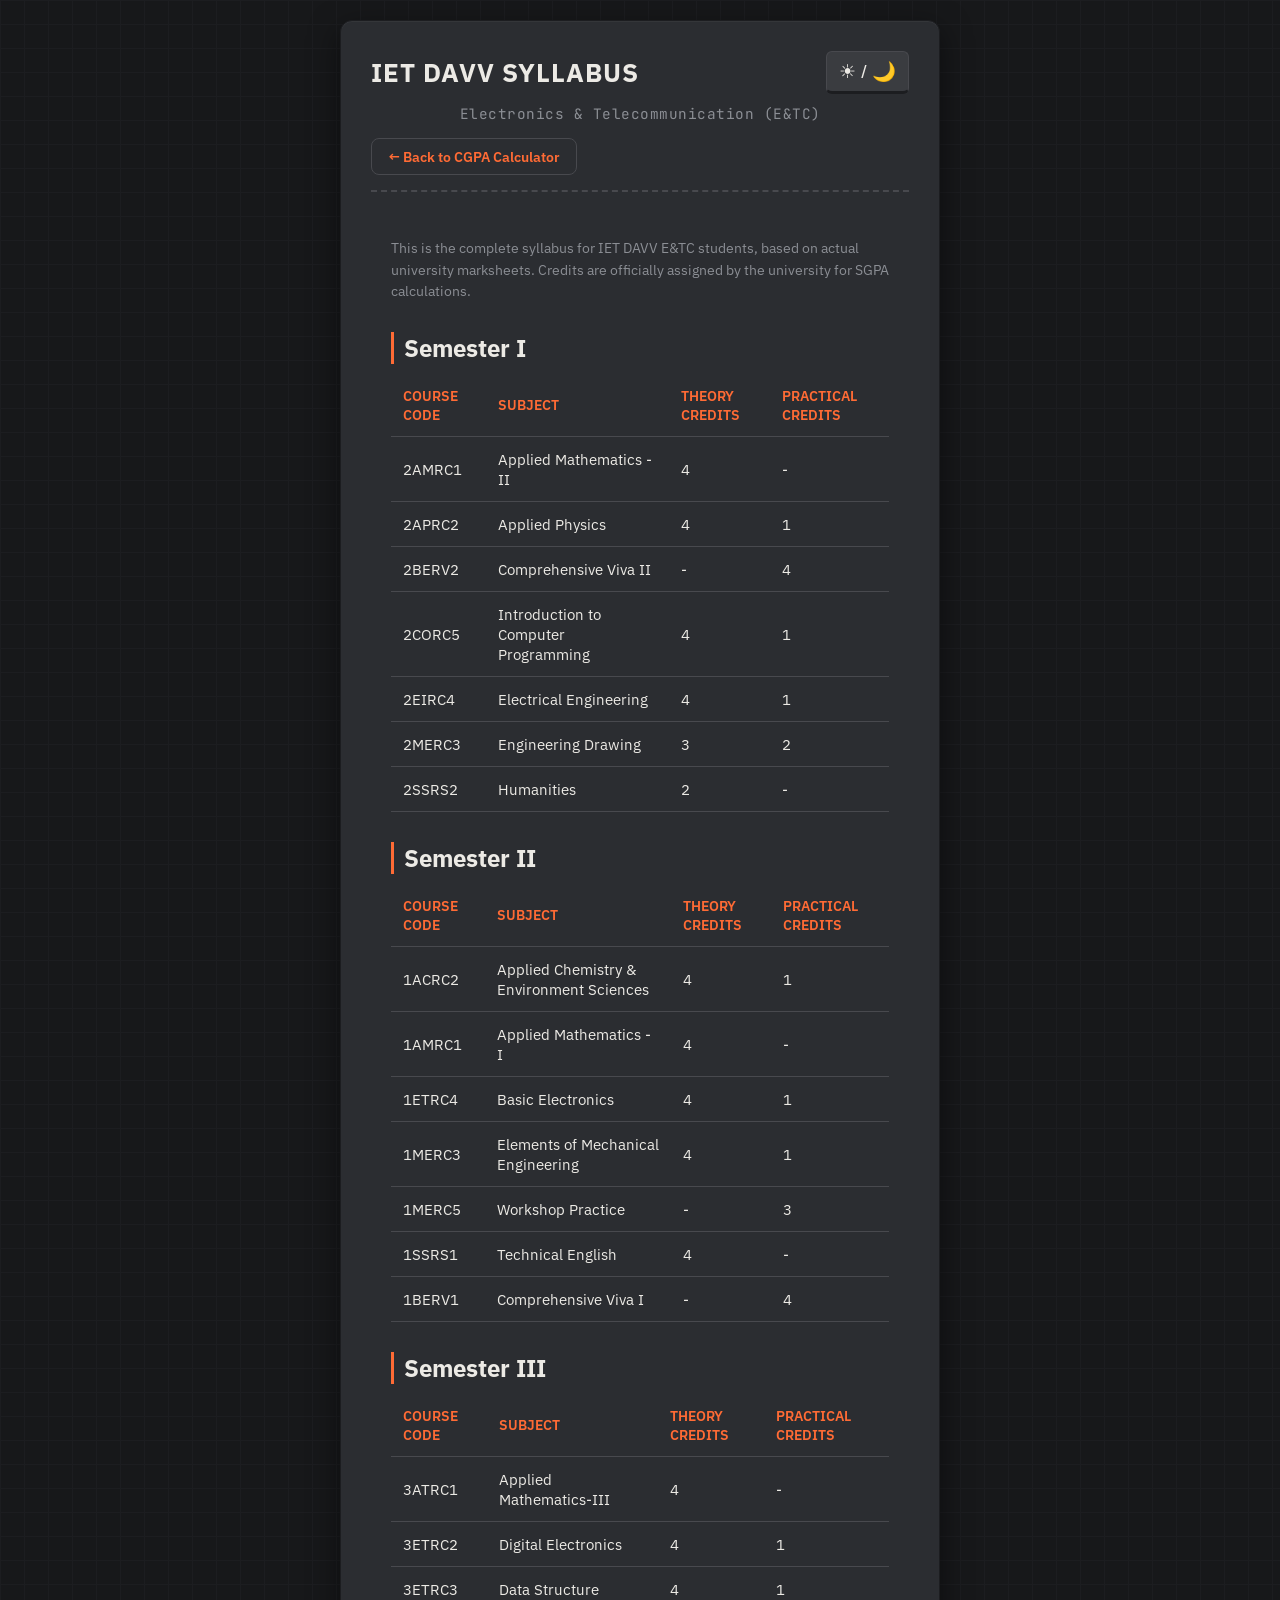
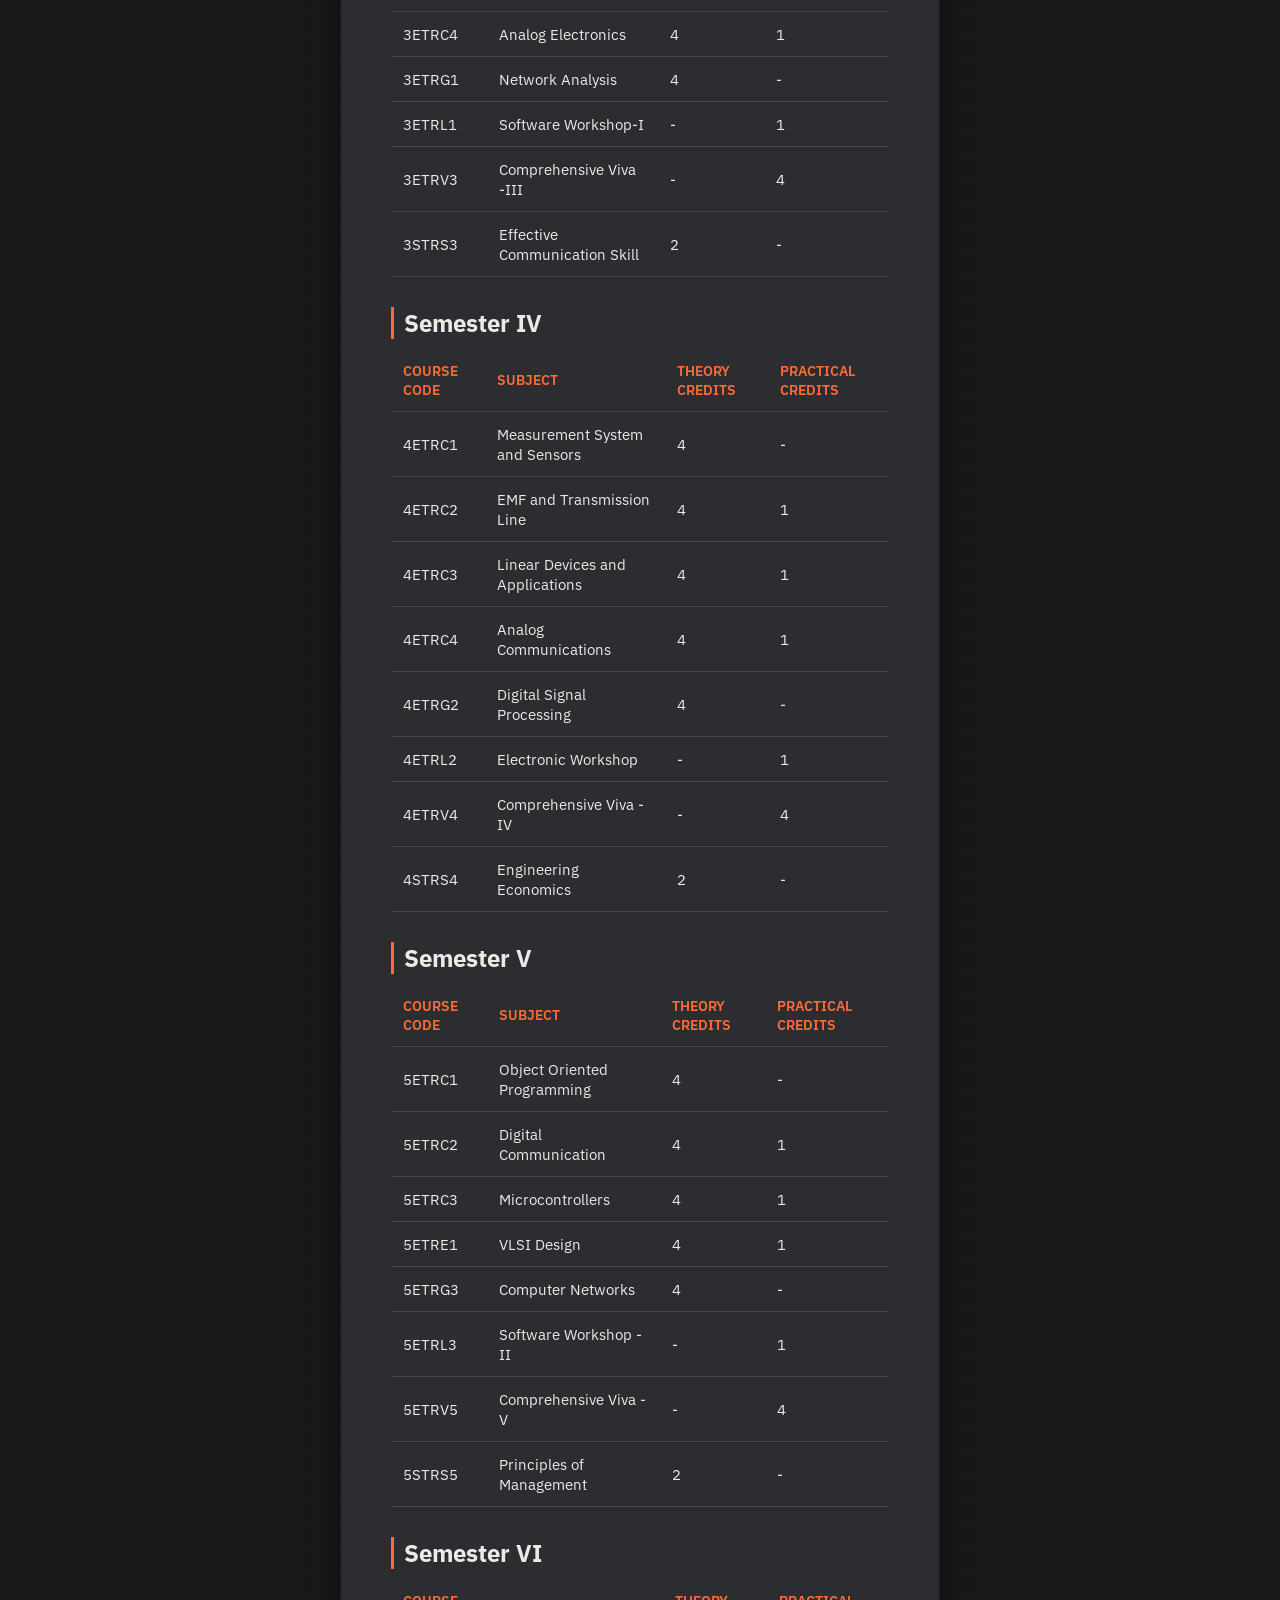
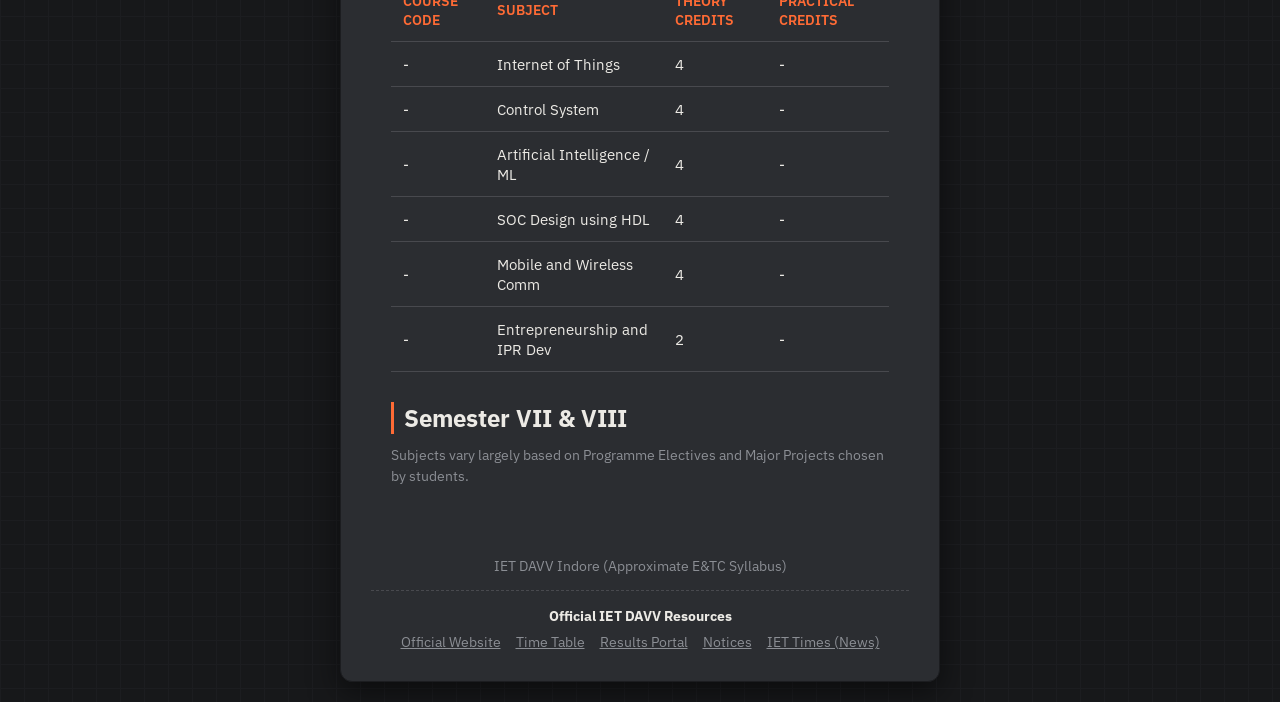
==== syllabus.html @ ec48a5da "fix(seo/data): Add accurate full E&TC syllabus with exact course codes, fix theme bugs, and link off" ====
<!DOCTYPE html>
<html lang="en" data-theme="dark">
<head>
    <meta charset="UTF-8">
    <meta name="viewport" content="width=device-width, initial-scale=1.0">
    <meta name="description" content="View the complete semester-wise syllabus (subjects and credits) for IET DAVV E&TC engineering branch.">
    <meta name="keywords" content="IET DAVV syllabus, E&TC syllabus, DAVV E&TC subjects, IET DAVV time table, IET DAVV cutoff, engineering syllabus">
    
    <link rel="preconnect" href="https://fonts.googleapis.com">
    <link rel="preconnect" href="https://fonts.gstatic.com" crossorigin>
    <link href="https://fonts.googleapis.com/css2?family=IBM+Plex+Sans:wght@400;500;600;700&family=JetBrains+Mono:wght@400;700&display=swap" rel="stylesheet">

    <title>IET DAVV E&TC Syllabus - Semester Wise Subjects & Credits</title>
    <link rel="stylesheet" href="style.css">
    <meta name="theme-color" content="#1c1d20">
    
    <link rel="canonical" href="https://moazzam-007.github.io/iet-davv-cgpa-calculator/syllabus.html">
    <meta property="og:title" content="IET DAVV E&TC Syllabus - Semester Wise Subjects">
    <meta property="og:description" content="View the complete semester-wise syllabus (subjects and credits) for IET DAVV E&TC engineering branch.">
    <meta property="og:type" content="website">
    <meta property="og:url" content="https://moazzam-007.github.io/iet-davv-cgpa-calculator/syllabus.html">
    <meta property="og:image" content="https://moazzam-007.github.io/iet-davv-cgpa-calculator/og-image.png">
    <meta name="twitter:card" content="summary_large_image">

    <!-- Google tag (gtag.js) -->
    <script async src="https://www.googletagmanager.com/gtag/js?id=G-2FSWRHKBMH"></script>
    <script>
        window.dataLayer = window.dataLayer || [];
        function gtag(){dataLayer.push(arguments);}
        gtag('js', new Date());

        gtag('config', 'G-2FSWRHKBMH');
    </script>
    <style>
        .syllabus-table { width: 100%; border-collapse: collapse; margin-bottom: 20px; }
        .syllabus-table th, .syllabus-table td { padding: 12px; border-bottom: 1px solid var(--key-border); text-align: left; }
        .syllabus-table th { color: var(--primary); font-size: 0.9rem; text-transform: uppercase; font-weight: 600; }
        .syllabus-table td { color: var(--text-main); font-size: 0.95rem; }
        .sem-title { margin-top: 30px; margin-bottom: 10px; color: var(--text-main); border-left: 3px solid var(--primary); padding-left: 10px; }
    </style>
</head>
<body>
    <div class="container" style="max-width: 600px;">
        <header>
            <div class="header-top">
                <h1>IET DAVV Syllabus</h1>
                <button id="theme-toggle" class="theme-btn" title="Toggle Light/Dark Theme">☀ / 🌙</button>
            </div>
            <p class="subtitle">Electronics & Telecommunication (E&TC)</p>
            <div style="margin-top: 15px; text-align: left;">
                <a href="index.html" style="display: inline-block; padding: 8px 16px; background: var(--panel-bg); color: var(--primary); border: 1px solid var(--key-border); border-radius: 8px; text-decoration: none; font-weight: 600; font-size: 0.9rem;">← Back to CGPA Calculator</a>
            </div>
        </header>

        <div class="calculator-section" style="padding: 20px;">
            <p style="color: var(--text-muted); font-size: 0.9rem; margin-bottom: 20px; line-height: 1.5;">This is the complete syllabus for IET DAVV E&TC students, based on actual university marksheets. Credits are officially assigned by the university for SGPA calculations.</p>
            
            <h2 class="sem-title">Semester I</h2>
            <table class="syllabus-table">
                <tr><th>Course Code</th><th>Subject</th><th>Theory Credits</th><th>Practical Credits</th></tr>
                <tr><td>2AMRC1</td><td>Applied Mathematics - II</td><td>4</td><td>-</td></tr>
                <tr><td>2APRC2</td><td>Applied Physics</td><td>4</td><td>1</td></tr>
                <tr><td>2BERV2</td><td>Comprehensive Viva II</td><td>-</td><td>4</td></tr>
                <tr><td>2CORC5</td><td>Introduction to Computer Programming</td><td>4</td><td>1</td></tr>
                <tr><td>2EIRC4</td><td>Electrical Engineering</td><td>4</td><td>1</td></tr>
                <tr><td>2MERC3</td><td>Engineering Drawing</td><td>3</td><td>2</td></tr>
                <tr><td>2SSRS2</td><td>Humanities</td><td>2</td><td>-</td></tr>
            </table>

            <h2 class="sem-title">Semester II</h2>
            <table class="syllabus-table">
                <tr><th>Course Code</th><th>Subject</th><th>Theory Credits</th><th>Practical Credits</th></tr>
                <tr><td>1ACRC2</td><td>Applied Chemistry & Environment Sciences</td><td>4</td><td>1</td></tr>
                <tr><td>1AMRC1</td><td>Applied Mathematics - I</td><td>4</td><td>-</td></tr>
                <tr><td>1ETRC4</td><td>Basic Electronics</td><td>4</td><td>1</td></tr>
                <tr><td>1MERC3</td><td>Elements of Mechanical Engineering</td><td>4</td><td>1</td></tr>
                <tr><td>1MERC5</td><td>Workshop Practice</td><td>-</td><td>3</td></tr>
                <tr><td>1SSRS1</td><td>Technical English</td><td>4</td><td>-</td></tr>
                <tr><td>1BERV1</td><td>Comprehensive Viva I</td><td>-</td><td>4</td></tr>
            </table>

            <h2 class="sem-title">Semester III</h2>
            <table class="syllabus-table">
                <tr><th>Course Code</th><th>Subject</th><th>Theory Credits</th><th>Practical Credits</th></tr>
                <tr><td>3ATRC1</td><td>Applied Mathematics-III</td><td>4</td><td>-</td></tr>
                <tr><td>3ETRC2</td><td>Digital Electronics</td><td>4</td><td>1</td></tr>
                <tr><td>3ETRC3</td><td>Data Structure</td><td>4</td><td>1</td></tr>
                <tr><td>3ETRC4</td><td>Analog Electronics</td><td>4</td><td>1</td></tr>
                <tr><td>3ETRG1</td><td>Network Analysis</td><td>4</td><td>-</td></tr>
                <tr><td>3ETRL1</td><td>Software Workshop-I</td><td>-</td><td>1</td></tr>
                <tr><td>3ETRV3</td><td>Comprehensive Viva -III</td><td>-</td><td>4</td></tr>
                <tr><td>3STRS3</td><td>Effective Communication Skill</td><td>2</td><td>-</td></tr>
            </table>

            <h2 class="sem-title">Semester IV</h2>
            <table class="syllabus-table">
                <tr><th>Course Code</th><th>Subject</th><th>Theory Credits</th><th>Practical Credits</th></tr>
                <tr><td>4ETRC1</td><td>Measurement System and Sensors</td><td>4</td><td>-</td></tr>
                <tr><td>4ETRC2</td><td>EMF and Transmission Line</td><td>4</td><td>1</td></tr>
                <tr><td>4ETRC3</td><td>Linear Devices and Applications</td><td>4</td><td>1</td></tr>
                <tr><td>4ETRC4</td><td>Analog Communications</td><td>4</td><td>1</td></tr>
                <tr><td>4ETRG2</td><td>Digital Signal Processing</td><td>4</td><td>-</td></tr>
                <tr><td>4ETRL2</td><td>Electronic Workshop</td><td>-</td><td>1</td></tr>
                <tr><td>4ETRV4</td><td>Comprehensive Viva - IV</td><td>-</td><td>4</td></tr>
                <tr><td>4STRS4</td><td>Engineering Economics</td><td>2</td><td>-</td></tr>
            </table>

            <h2 class="sem-title">Semester V</h2>
            <table class="syllabus-table">
                <tr><th>Course Code</th><th>Subject</th><th>Theory Credits</th><th>Practical Credits</th></tr>
                <tr><td>5ETRC1</td><td>Object Oriented Programming</td><td>4</td><td>-</td></tr>
                <tr><td>5ETRC2</td><td>Digital Communication</td><td>4</td><td>1</td></tr>
                <tr><td>5ETRC3</td><td>Microcontrollers</td><td>4</td><td>1</td></tr>
                <tr><td>5ETRE1</td><td>VLSI Design</td><td>4</td><td>1</td></tr>
                <tr><td>5ETRG3</td><td>Computer Networks</td><td>4</td><td>-</td></tr>
                <tr><td>5ETRL3</td><td>Software Workshop - II</td><td>-</td><td>1</td></tr>
                <tr><td>5ETRV5</td><td>Comprehensive Viva - V</td><td>-</td><td>4</td></tr>
                <tr><td>5STRS5</td><td>Principles of Management</td><td>2</td><td>-</td></tr>
            </table>

            <h2 class="sem-title">Semester VI</h2>
            <table class="syllabus-table">
                <tr><th>Course Code</th><th>Subject</th><th>Theory Credits</th><th>Practical Credits</th></tr>
                <tr><td>-</td><td>Internet of Things</td><td>4</td><td>-</td></tr>
                <tr><td>-</td><td>Control System</td><td>4</td><td>-</td></tr>
                <tr><td>-</td><td>Artificial Intelligence / ML</td><td>4</td><td>-</td></tr>
                <tr><td>-</td><td>SOC Design using HDL</td><td>4</td><td>-</td></tr>
                <tr><td>-</td><td>Mobile and Wireless Comm</td><td>4</td><td>-</td></tr>
                <tr><td>-</td><td>Entrepreneurship and IPR Dev</td><td>2</td><td>-</td></tr>
            </table>

            <h2 class="sem-title">Semester VII & VIII</h2>
            <p style="color: var(--text-muted); font-size: 0.9rem; margin-bottom: 20px; line-height: 1.5;">Subjects vary largely based on Programme Electives and Major Projects chosen by students.</p>
        </div>

        <footer style="margin-top: 30px; text-align: center;">
            <p>IET DAVV Indore (Approximate E&TC Syllabus)</p>
            <div style="margin-top: 15px; padding-top: 15px; border-top: 1px dashed var(--key-border);">
                <h4 style="margin-bottom: 8px; font-size: 0.9rem; color: var(--text-main);">Official IET DAVV Resources</h4>
                <div style="display: flex; gap: 15px; justify-content: center; flex-wrap: wrap;">
                    <a href="https://ietdavv.edu.in" target="_blank" style="color: var(--text-muted); text-decoration: underline;">Official Website</a>
                    <a href="https://timetable.ietonline.in" target="_blank" style="color: var(--text-muted); text-decoration: underline;">Time Table</a>
                    <a href="https://results.ietdavv.edu.in" target="_blank" style="color: var(--text-muted); text-decoration: underline;">Results Portal</a>
                    <a href="https://notices.ietonline.in" target="_blank" style="color: var(--text-muted); text-decoration: underline;">Notices</a>
                    <a href="https://times.ietonline.in" target="_blank" style="color: var(--text-muted); text-decoration: underline;">IET Times (News)</a>
                </div>
            </div>
        </footer>
    </div>
    <script>
        const themeToggleBtn = document.getElementById('theme-toggle');
        
        // Load theme from cgpaCalcState (shared with script.js)
        const savedState = JSON.parse(localStorage.getItem('cgpaCalcState') || '{}');
        if (savedState.theme) {
            document.body.classList.add('light-theme');
        }
        
        if (themeToggleBtn) {
            themeToggleBtn.addEventListener('click', () => {
                const isLight = document.body.classList.toggle('light-theme');
                const currentState = JSON.parse(localStorage.getItem('cgpaCalcState') || '{}');
                currentState.theme = isLight;
                localStorage.setItem('cgpaCalcState', JSON.stringify(currentState));
            });
        }
    </script>
</body>
</html>
---- style.css ----
:root {
    --primary: #ff6b35;
    --primary-hover: #e85d2c;
    --bg-dark: #1c1d20;
    --panel-bg: #2b2d31;
    --lcd-bg: #c8d4bc;
    --lcd-text: #2f3b2a;
    --text-main: #eceae5;
    --text-muted: #8b8e94;
    
    --key-bg: #3a3c40;
    --key-border: #48494e;
    --key-border-bottom: #1c1d20;
}

body.light-theme {
    --primary: #ff6b35;
    --primary-hover: #e85d2c;
    --bg-dark: #e0e5ec;
    --panel-bg: #f0f4f8;
    --lcd-bg: #c8d4bc;
    --lcd-text: #2f3b2a;
    --text-main: #2b2d31;
    --text-muted: #6b7280;
    
    --key-bg: #ffffff;
    --key-border: #d1d5db;
    --key-border-bottom: #9ca3af;
}

* {
    margin: 0;
    padding: 0;
    box-sizing: border-box;
}

body {
    font-family: 'IBM Plex Sans', sans-serif;
    background-image: linear-gradient(var(--bg-dark) 1px, transparent 1px),
                      linear-gradient(90deg, var(--bg-dark) 1px, transparent 1px);
    background-size: 24px 24px;
    background-color: #17181a;
    color: var(--text-main);
    min-height: 100vh;
    display: flex;
    justify-content: center;
    align-items: center;
    padding: 20px;
}

body.light-theme {
    background-color: #d1d5db;
}

.background-shapes {
    display: none;
}

.container {
    width: 100%;
    max-width: 600px;
    background: var(--panel-bg);
    border-radius: 12px;
    padding: max(30px, env(safe-area-inset-top)) max(30px, env(safe-area-inset-right)) max(30px, env(safe-area-inset-bottom)) max(30px, env(safe-area-inset-left));
    box-shadow: 0 10px 30px rgba(0, 0, 0, 0.5), inset 0 1px 1px rgba(255, 255, 255, 0.05);
    border: 1px solid var(--key-border-bottom);
}

header {
    text-align: center;
    margin-bottom: 25px;
    padding-bottom: 15px;
    border-bottom: 2px dashed var(--key-border);
}

.header-top {
    display: flex;
    justify-content: space-between;
    align-items: center;
    margin-bottom: 10px;
}

.theme-btn {
    background: var(--key-bg);
    border: 1px solid var(--key-border);
    border-bottom: 3px solid var(--key-border-bottom);
    border-radius: 6px;
    padding: 8px 12px;
    cursor: pointer;
    font-size: 1.2rem;
    color: var(--text-main);
    transition: transform 0.1s;
}

.theme-btn:active {
    transform: translateY(2px);
    border-bottom-width: 1px;
    margin-top: 2px;
}

h1 {
    font-family: 'IBM Plex Sans', sans-serif;
    font-size: 1.6rem;
    font-weight: 700;
    letter-spacing: 1px;
    color: var(--text-main);
    text-transform: uppercase;
}

.subtitle {
    font-family: 'JetBrains Mono', monospace;
    color: var(--text-muted);
    font-size: 0.9rem;
    letter-spacing: 0.5px;
}

.controls {
    display: flex;
    justify-content: space-between;
    align-items: center;
    margin-bottom: 25px;
    gap: 15px;
    flex-wrap: wrap;
}

.control-group {
    display: flex;
    flex-direction: column;
    gap: 8px;
    flex: 1;
    min-width: 200px;
}

.control-group label {
    font-size: 0.85rem;
    font-weight: 600;
    color: var(--text-muted);
    text-transform: uppercase;
    letter-spacing: 1px;
}

select, input {
    background: var(--key-bg);
    border: 1px solid var(--key-border);
    border-bottom: 3px solid var(--key-border-bottom);
    border-radius: 6px;
    color: var(--text-main);
    font-family: 'IBM Plex Sans', sans-serif;
    padding: 10px 12px;
    font-size: 1rem;
    transition: outline 0.1s;
}

select:focus, input:focus {
    outline: 2px solid var(--primary);
    outline-offset: -1px;
}

.subjects-header {
    display: grid;
    grid-template-columns: 2fr 1fr 1fr;
    font-size: 0.75rem;
    font-weight: 600;
    text-transform: uppercase;
    color: var(--text-muted);
    margin-bottom: 8px;
    gap: 10px;
    padding: 0 5px;
}

.subject-row {
    display: grid;
    grid-template-columns: 2fr 1fr 1fr auto;
    gap: 10px;
    margin-bottom: 12px;
    align-items: end;
}

.subject-row input, .subject-row select {
    width: 100%;
}

.mobile-input-wrap {
    display: flex;
    flex-direction: column;
    gap: 0;
}

.mobile-input-wrap label {
    display: none;
    font-size: 0.65rem;
    font-weight: 600;
    text-transform: uppercase;
    color: var(--text-muted);
    margin-bottom: 4px;
    padding-left: 2px;
}

.cgpa-row {
    display: grid;
    grid-template-columns: 1fr 2fr;
    gap: 15px;
    margin-bottom: 15px;
    align-items: center;
}

.cgpa-row label {
    font-weight: 500;
    color: var(--text-main);
}

.cgpa-inputs {
    display: grid;
    grid-template-columns: 1fr 1fr;
    gap: 10px;
}

.action-buttons {
    display: flex;
    gap: 15px;
    margin-top: 30px;
}

.btn-primary {
    background: var(--primary);
    color: #fff;
    border: 1px solid #d9531e;
    border-bottom: 4px solid #b84315;
    border-radius: 6px;
    padding: 15px;
    font-size: 1.1rem;
    font-weight: 600;
    font-family: 'IBM Plex Sans', sans-serif;
    text-transform: uppercase;
    letter-spacing: 1px;
    cursor: pointer;
    flex: 2;
    transition: transform 0.1s, filter 0.2s;
}

.btn-secondary {
    background: var(--key-bg);
    color: var(--text-main);
    border: 1px solid var(--key-border);
    border-bottom: 4px solid var(--key-border-bottom);
    border-radius: 6px;
    padding: 15px;
    font-size: 1.1rem;
    font-weight: 600;
    font-family: 'IBM Plex Sans', sans-serif;
    text-transform: uppercase;
    letter-spacing: 1px;
    cursor: pointer;
    flex: 1;
    transition: transform 0.1s, filter 0.2s;
}

.btn-primary:active, .btn-secondary:active {
    transform: translateY(3px);
    border-bottom-width: 1px;
    margin-top: 3px;
}

.btn-primary:hover, .btn-secondary:hover {
    filter: brightness(1.1);
}

.result-box {
    margin-top: 30px;
    padding: 20px;
    background: var(--lcd-bg);
    color: var(--lcd-text);
    border-radius: 4px;
    box-shadow: inset 0 2px 6px rgba(0,0,0,0.25);
    text-align: center;
    border: 2px solid var(--key-border-bottom);
    position: relative;
    overflow: hidden;
}

/* LCD Scanline effect */
.result-box::after {
    content: '';
    position: absolute;
    top: 0; left: 0; right: 0; bottom: 0;
    background: linear-gradient(rgba(18, 16, 16, 0) 50%, rgba(0, 0, 0, 0.05) 50%);
    background-size: 100% 4px;
    pointer-events: none;
    z-index: 1;
}

.result-box h3 {
    font-size: 1rem;
    text-transform: uppercase;
    letter-spacing: 1px;
    margin-bottom: 10px;
    font-weight: 600;
    opacity: 0.8;
}

.value.highlight {
    font-family: 'JetBrains Mono', monospace;
    font-size: 2.8rem;
    letter-spacing: 2px;
    font-weight: 700;
    display: block;
    margin-bottom: 5px;
    text-shadow: 1px 1px 0 rgba(255,255,255,0.2);
}

.percent {
    font-family: 'JetBrains Mono', monospace;
    font-size: 1.1rem;
    font-weight: 600;
    opacity: 0.9;
}

.save-cgpa-btn {
    margin-top: 15px;
    background: transparent;
    color: var(--lcd-text);
    border: 1px solid var(--lcd-text);
    border-radius: 4px;
    padding: 8px 15px;
    font-family: 'IBM Plex Sans', sans-serif;
    font-weight: 600;
    font-size: 0.9rem;
    cursor: pointer;
    text-transform: uppercase;
    transition: all 0.2s;
    position: relative;
    z-index: 2;
}

.save-cgpa-btn:hover {
    background: rgba(47, 59, 42, 0.1);
}

footer {
    margin-top: 30px;
    text-align: center;
    font-size: 0.85rem;
    color: var(--text-muted);
}

@media (max-width: 480px) {
    body {
        padding: 0;
    }
    .container {
        border-radius: 0;
        border: none;
        padding: max(20px, env(safe-area-inset-top)) max(15px, env(safe-area-inset-right)) max(20px, env(safe-area-inset-bottom)) max(15px, env(safe-area-inset-left));
        min-height: 100vh;
    }
    .subjects-header {
        display: none;
    }
    .subject-row {
        grid-template-columns: 1fr 1fr;
        gap: 8px;
        margin-bottom: 15px;
        padding-bottom: 15px;
        border-bottom: 1px dashed var(--key-border);
    }
    .subject-row input:first-child {
        grid-column: 1 / -1;
    }
    .cgpa-inputs {
        grid-template-columns: 1fr 1fr;
    }
    .value.highlight {
        font-size: 2rem;
    }
    .action-buttons {
        flex-direction: column;
        position: sticky;
        bottom: 0;
        background: var(--panel-bg);
        padding: 12px 0;
        margin-top: 20px;
        box-shadow: 0 -4px 12px rgba(0,0,0,0.2);
        z-index: 10;
        gap: 10px;
    }
    select, input {
        padding: 12px 10px;
        min-height: 44px;
    }
    .theme-btn {
        min-width: 44px;
        min-height: 44px;
    }
    
    .mobile-input-wrap label {
        display: block;
    }
}

@media (max-width: 360px) {
    .subject-row { 
        grid-template-columns: 1fr; 
    }
}

@media (prefers-reduced-motion: reduce) {
    * {
        transition: none !important;
    }
}

/* Add Subject & Note */
.add-subject-btn {
    width: 100%;
    background: transparent;
    border: 2px dashed var(--key-border);
    color: var(--text-muted);
    padding: 10px;
    border-radius: 6px;
    font-size: 0.9rem;
    font-weight: 600;
    cursor: pointer;
    text-transform: uppercase;
    letter-spacing: 1px;
    margin-top: 5px;
    transition: all 0.2s;
}

.add-subject-btn:hover {
    border-color: var(--primary);
    color: var(--primary);
    background: rgba(255, 107, 53, 0.05);
}

.add-subject-note {
    font-size: 0.7rem;
    color: var(--text-muted);
    text-align: center;
    margin-top: 8px;
    line-height: 1.3;
}

/* Delete Button */
.delete-btn {
    background: transparent;
    border: none;
    color: #ef4444;
    cursor: pointer;
    font-size: 1.2rem;
    padding: 10px 5px;
    line-height: 1;
    display: flex;
    align-items: center;
    justify-content: center;
    transition: transform 0.1s;
}

.delete-btn:active {
    transform: scale(0.9);
}

/* Guide Modal */
.modal {
    display: none; 
    position: fixed; 
    z-index: 1000; 
    left: 0;
    top: 0;
    width: 100%; 
    height: 100%; 
    background-color: rgba(0,0,0,0.6); 
    backdrop-filter: blur(4px);
}

.modal-content {
    background-color: var(--panel-bg);
    margin: 5vh auto; 
    padding: 25px;
    border: 2px solid var(--key-border);
    border-radius: 12px;
    width: 90%;
    max-width: 500px;
    color: var(--text-main);
    position: relative;
    box-shadow: 0 10px 30px rgba(0,0,0,0.5);
    max-height: 85vh;
    overflow-y: auto;
}

.close-modal {
    position: absolute;
    top: 15px;
    right: 20px;
    color: var(--text-muted);
    font-size: 28px;
    font-weight: bold;
    cursor: pointer;
}

.close-modal:hover {
    color: var(--primary);
}

.guide-text h3 {
    color: var(--primary);
    font-size: 1rem;
    margin-top: 15px;
    margin-bottom: 5px;
}

.guide-text p {
    font-size: 0.9rem;
    line-height: 1.5;
    color: var(--text-muted);
}
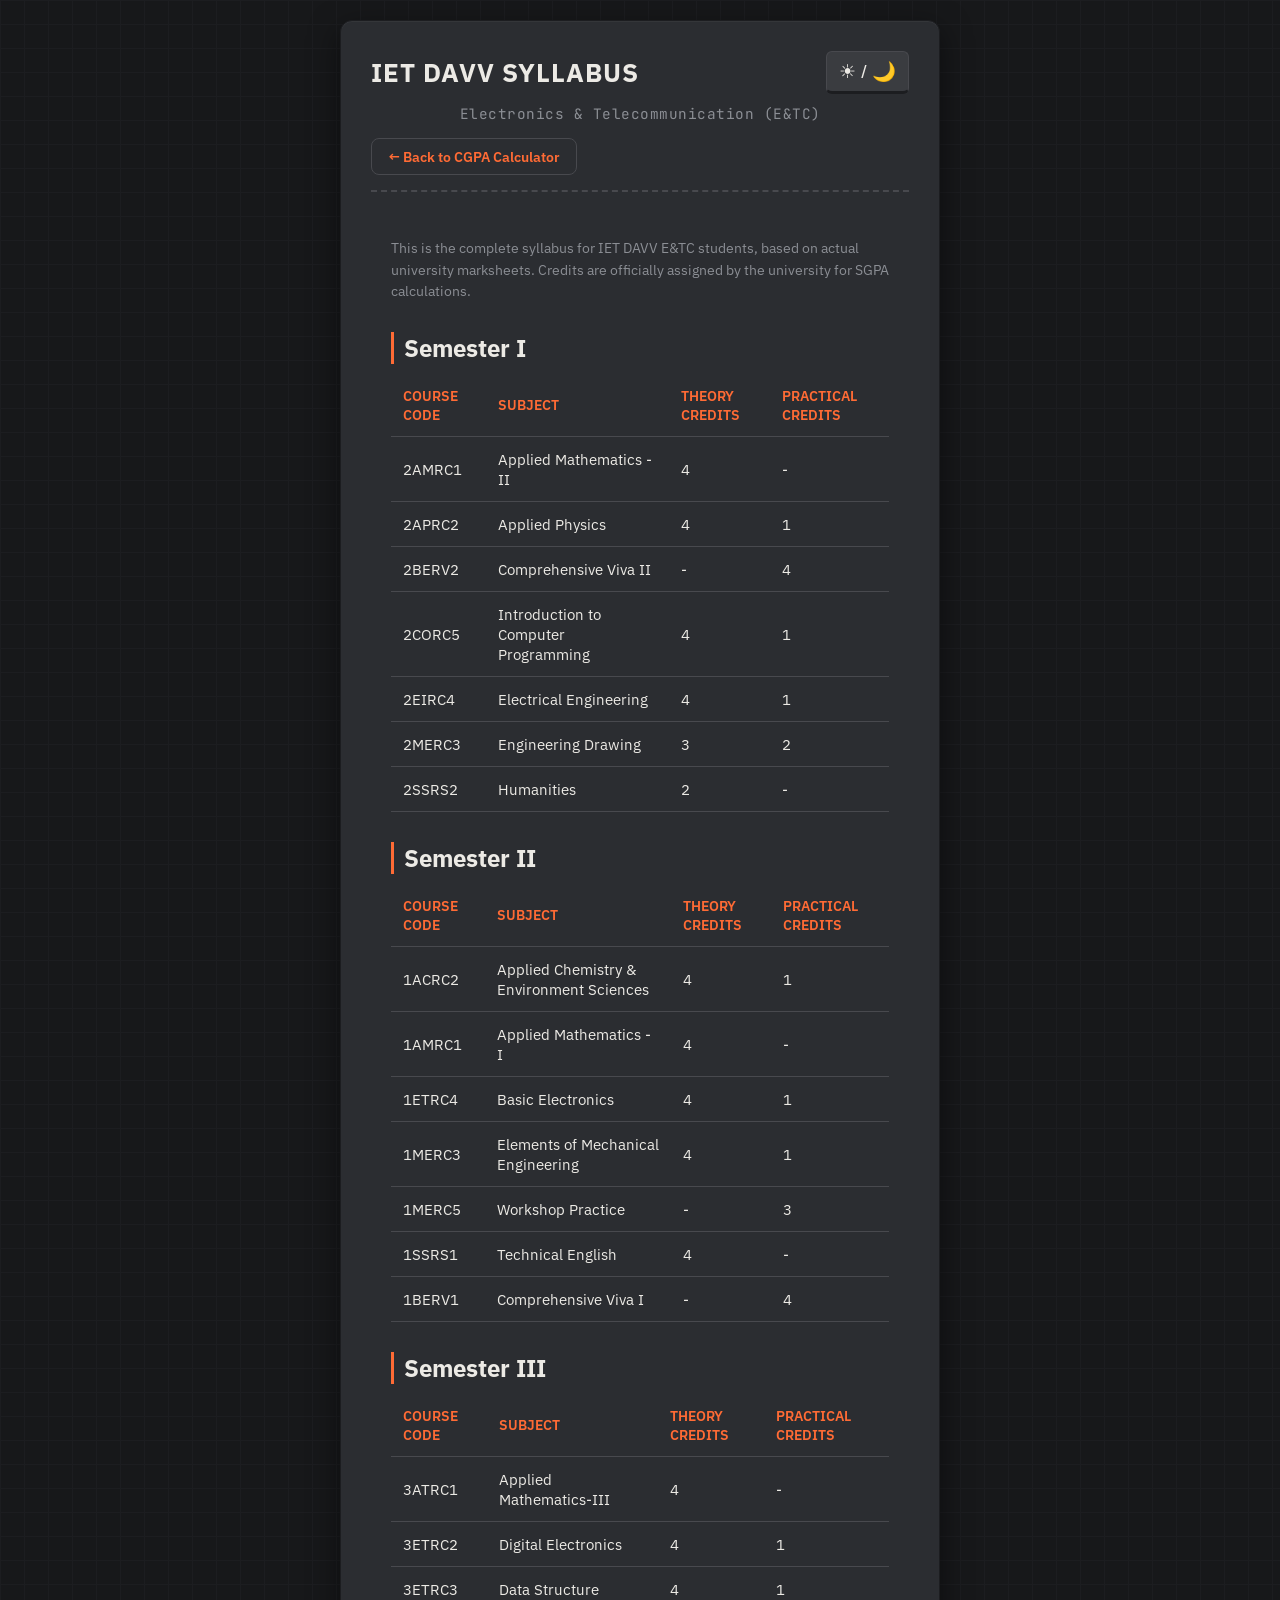
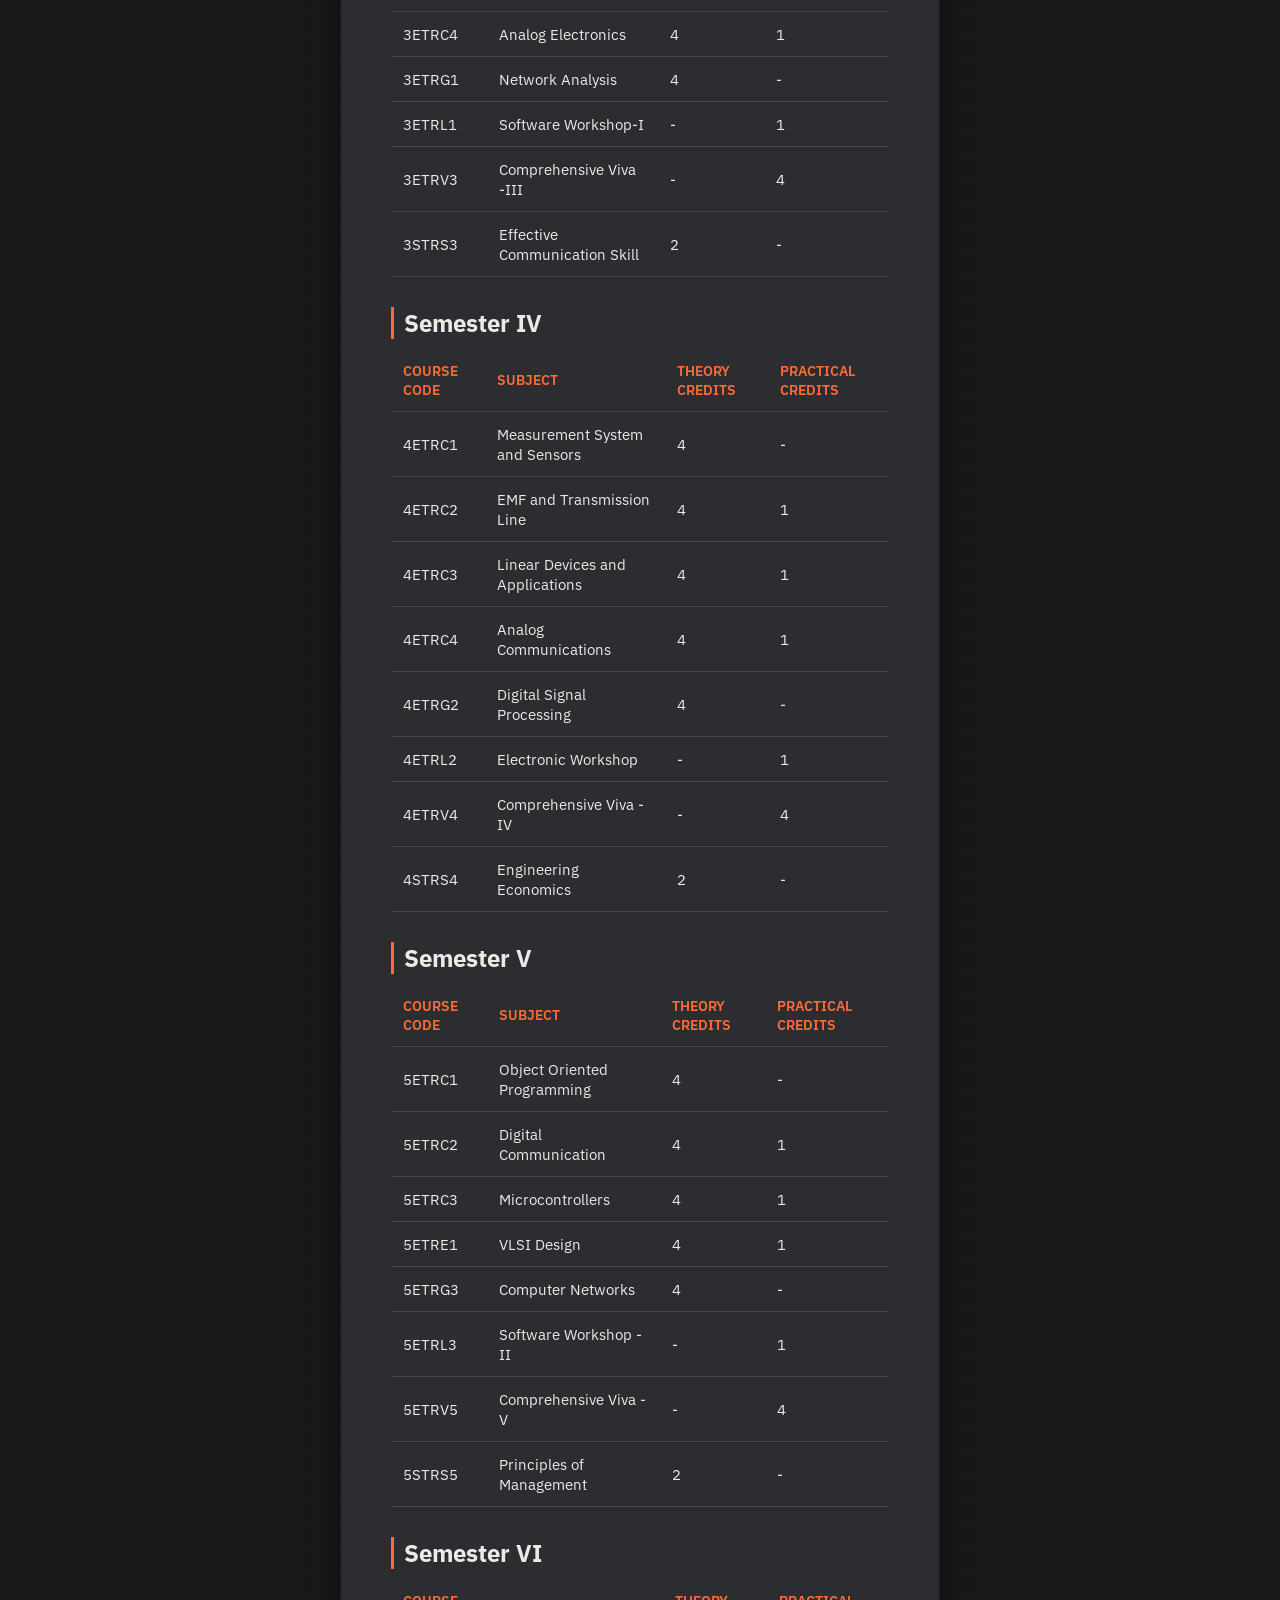
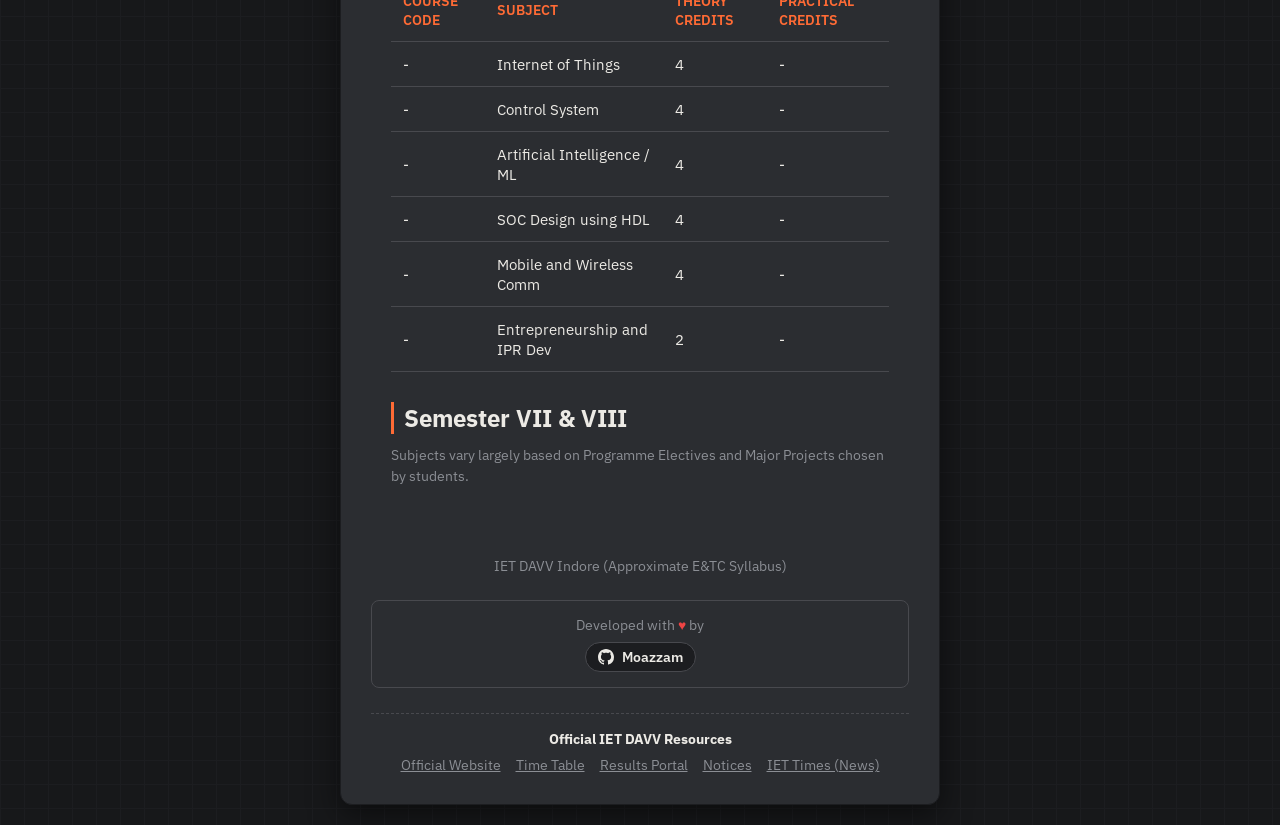
==== commit c31a0797: "feat(ui): Move FAQ to main page accordion for SEO, add Developer GitHub footer" ====
--- a/syllabus.html
+++ b/syllabus.html
@@ -135,7 +135,16 @@
 
         <footer style="margin-top: 30px; text-align: center;">
             <p>IET DAVV Indore (Approximate E&TC Syllabus)</p>
-            <div style="margin-top: 15px; padding-top: 15px; border-top: 1px dashed var(--key-border);">
+            
+            <div style="margin-top: 25px; padding: 15px; background: var(--panel-bg); border-radius: 8px; border: 1px solid var(--key-border);">
+                <p style="font-size: 0.85rem; color: var(--text-muted); margin-bottom: 8px;">Developed with <span style="color: #ef4444;">♥</span> by</p>
+                <a href="https://github.com/moazzam-007" target="_blank" style="display: inline-flex; align-items: center; gap: 8px; text-decoration: none; color: var(--text-main); font-weight: 600; padding: 5px 12px; border: 1px solid var(--key-border); border-radius: 20px; background: var(--bg-dark); transition: border-color 0.2s;">
+                    <svg height="16" viewBox="0 0 16 16" width="16" fill="currentColor"><path d="M8 0c4.42 0 8 3.58 8 8a8.013 8.013 0 0 1-5.45 7.59c-.4.08-.55-.17-.55-.38 0-.27.01-1.13.01-2.2 0-.75-.25-1.23-.54-1.48 1.78-.2 3.65-.88 3.65-3.95 0-.88-.31-1.59-.82-2.15.08-.2.36-1.02-.08-2.12 0 0-.67-.22-2.2.82-.64-.18-1.32-.27-2-.27-.68 0-1.36.09-2 .27-1.53-1.03-2.2-.82-2.2-.82-.44 1.1-.16 1.92-.08 2.12-.51.56-.82 1.28-.82 2.15 0 3.06 1.86 3.75 3.64 3.95-.23.2-.44.55-.51 1.07-.46.21-1.61.55-2.33-.66-.15-.24-.6-.83-1.23-.82-.67.01-.27.38.01.53.34.19.73.9.82 1.13.16.45.68 1.31 2.69.94 0 .67.01 1.3.01 1.49 0 .21-.15.45-.55.38A7.995 7.995 0 0 1 0 8c0-4.42 3.58-8 8-8Z"></path></svg>
+                    Moazzam
+                </a>
+            </div>
+
+            <div style="margin-top: 25px; padding-top: 15px; border-top: 1px dashed var(--key-border);">
                 <h4 style="margin-bottom: 8px; font-size: 0.9rem; color: var(--text-main);">Official IET DAVV Resources</h4>
                 <div style="display: flex; gap: 15px; justify-content: center; flex-wrap: wrap;">
                     <a href="https://ietdavv.edu.in" target="_blank" style="color: var(--text-muted); text-decoration: underline;">Official Website</a>
--- a/style.css
+++ b/style.css
@@ -514,3 +514,70 @@
     line-height: 1.5;
     color: var(--text-muted);
 }
+
+/* FAQ Accordion Styles */
+.faq-section {
+    margin-top: 30px;
+    padding-top: 25px;
+    border-top: 1px dashed var(--key-border);
+}
+.faq-title {
+    font-size: 1.1rem;
+    color: var(--text-main);
+    margin-bottom: 20px;
+    text-align: center;
+}
+.faq-item {
+    margin-bottom: 12px;
+    border: 1px solid var(--key-border);
+    border-radius: 8px;
+    overflow: hidden;
+    background: var(--panel-bg);
+}
+.faq-question {
+    width: 100%;
+    background: transparent;
+    color: var(--text-main);
+    border: none;
+    padding: 15px;
+    font-size: 0.95rem;
+    font-weight: 600;
+    text-align: left;
+    cursor: pointer;
+    display: flex;
+    justify-content: space-between;
+    align-items: center;
+    transition: background 0.2s;
+    font-family: inherit;
+}
+.faq-question:hover {
+    background: rgba(255, 255, 255, 0.05);
+}
+body.light-theme .faq-question:hover {
+    background: rgba(0, 0, 0, 0.05);
+}
+.faq-icon {
+    font-size: 1.2rem;
+    color: var(--primary);
+    transition: transform 0.3s;
+}
+.faq-question.active .faq-icon {
+    transform: rotate(45deg);
+}
+.faq-answer {
+    max-height: 0;
+    overflow: hidden;
+    transition: max-height 0.3s ease-out, padding 0.3s ease;
+    background: rgba(0, 0, 0, 0.1);
+}
+.faq-answer p {
+    padding: 0 15px;
+    margin: 0;
+    font-size: 0.85rem;
+    line-height: 1.5;
+    color: var(--text-muted);
+}
+.faq-answer.show {
+    max-height: 300px;
+    padding: 5px 15px 15px 15px;
+}
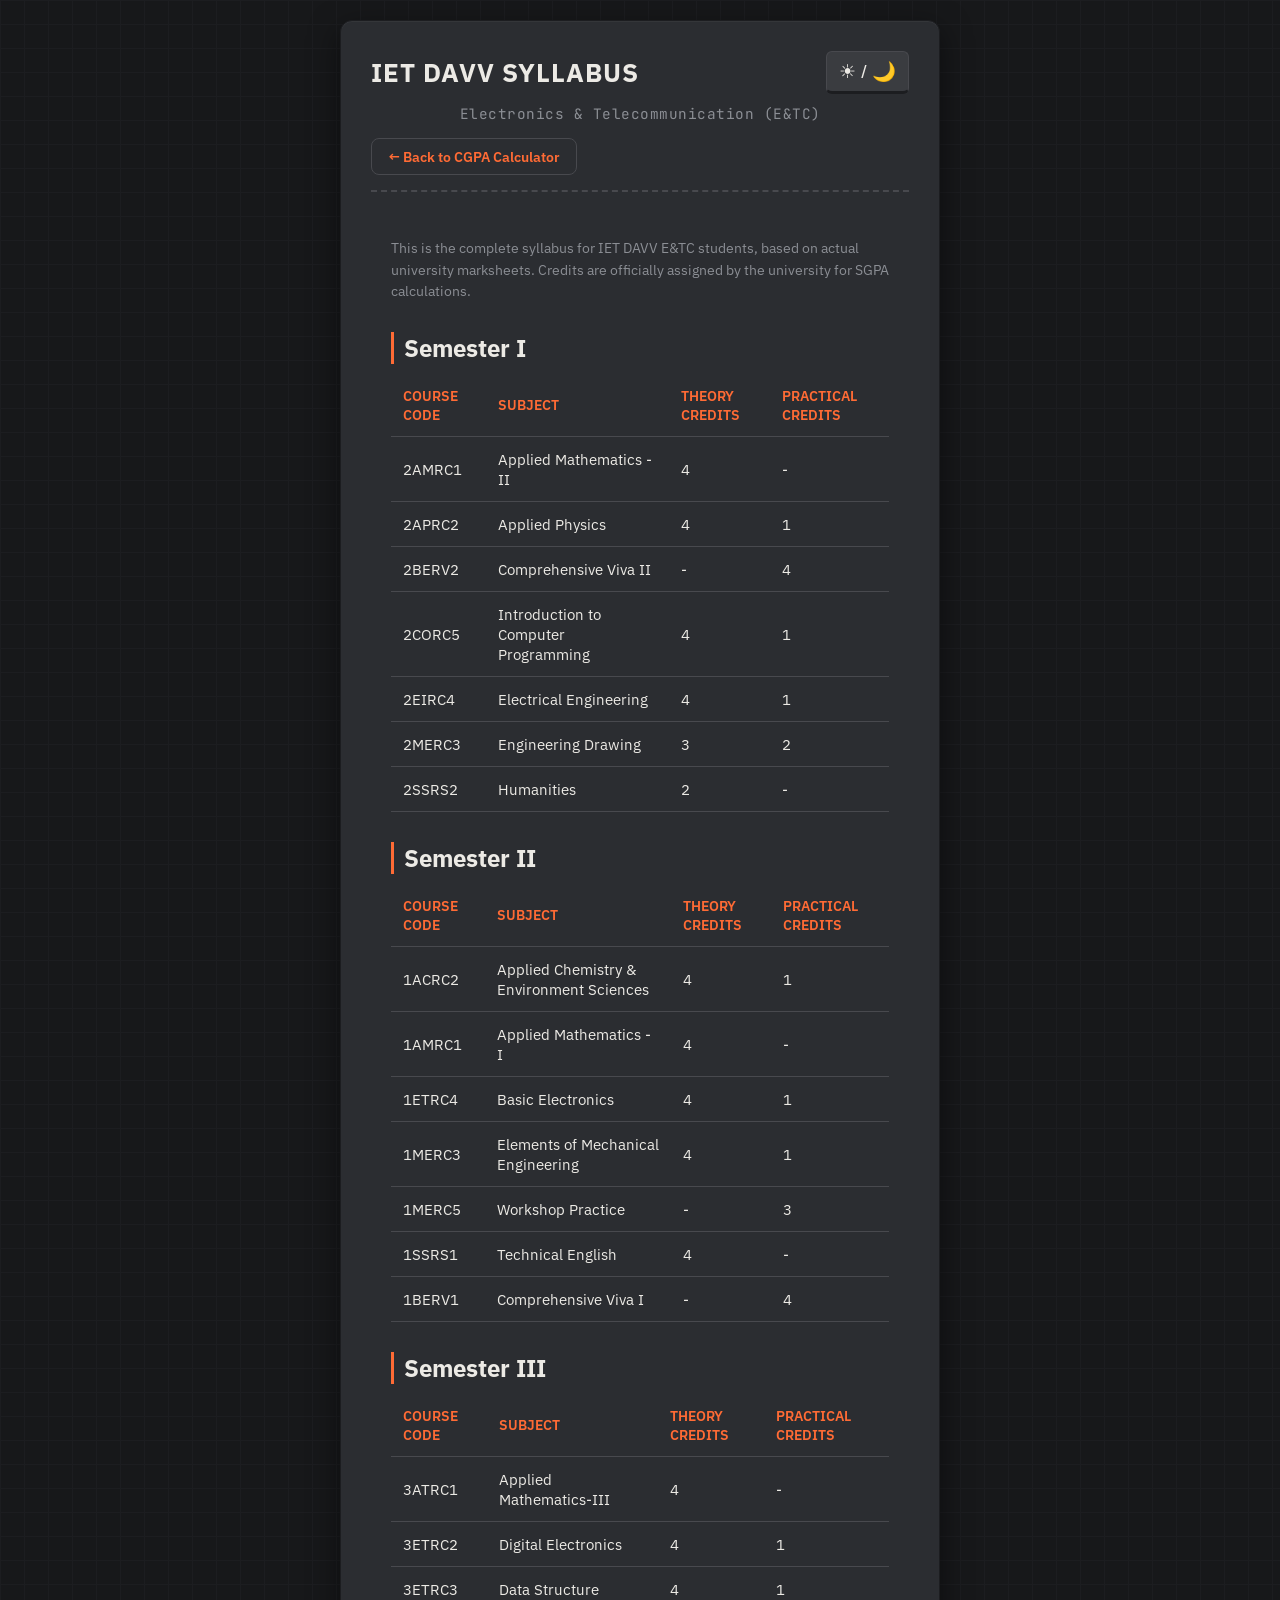
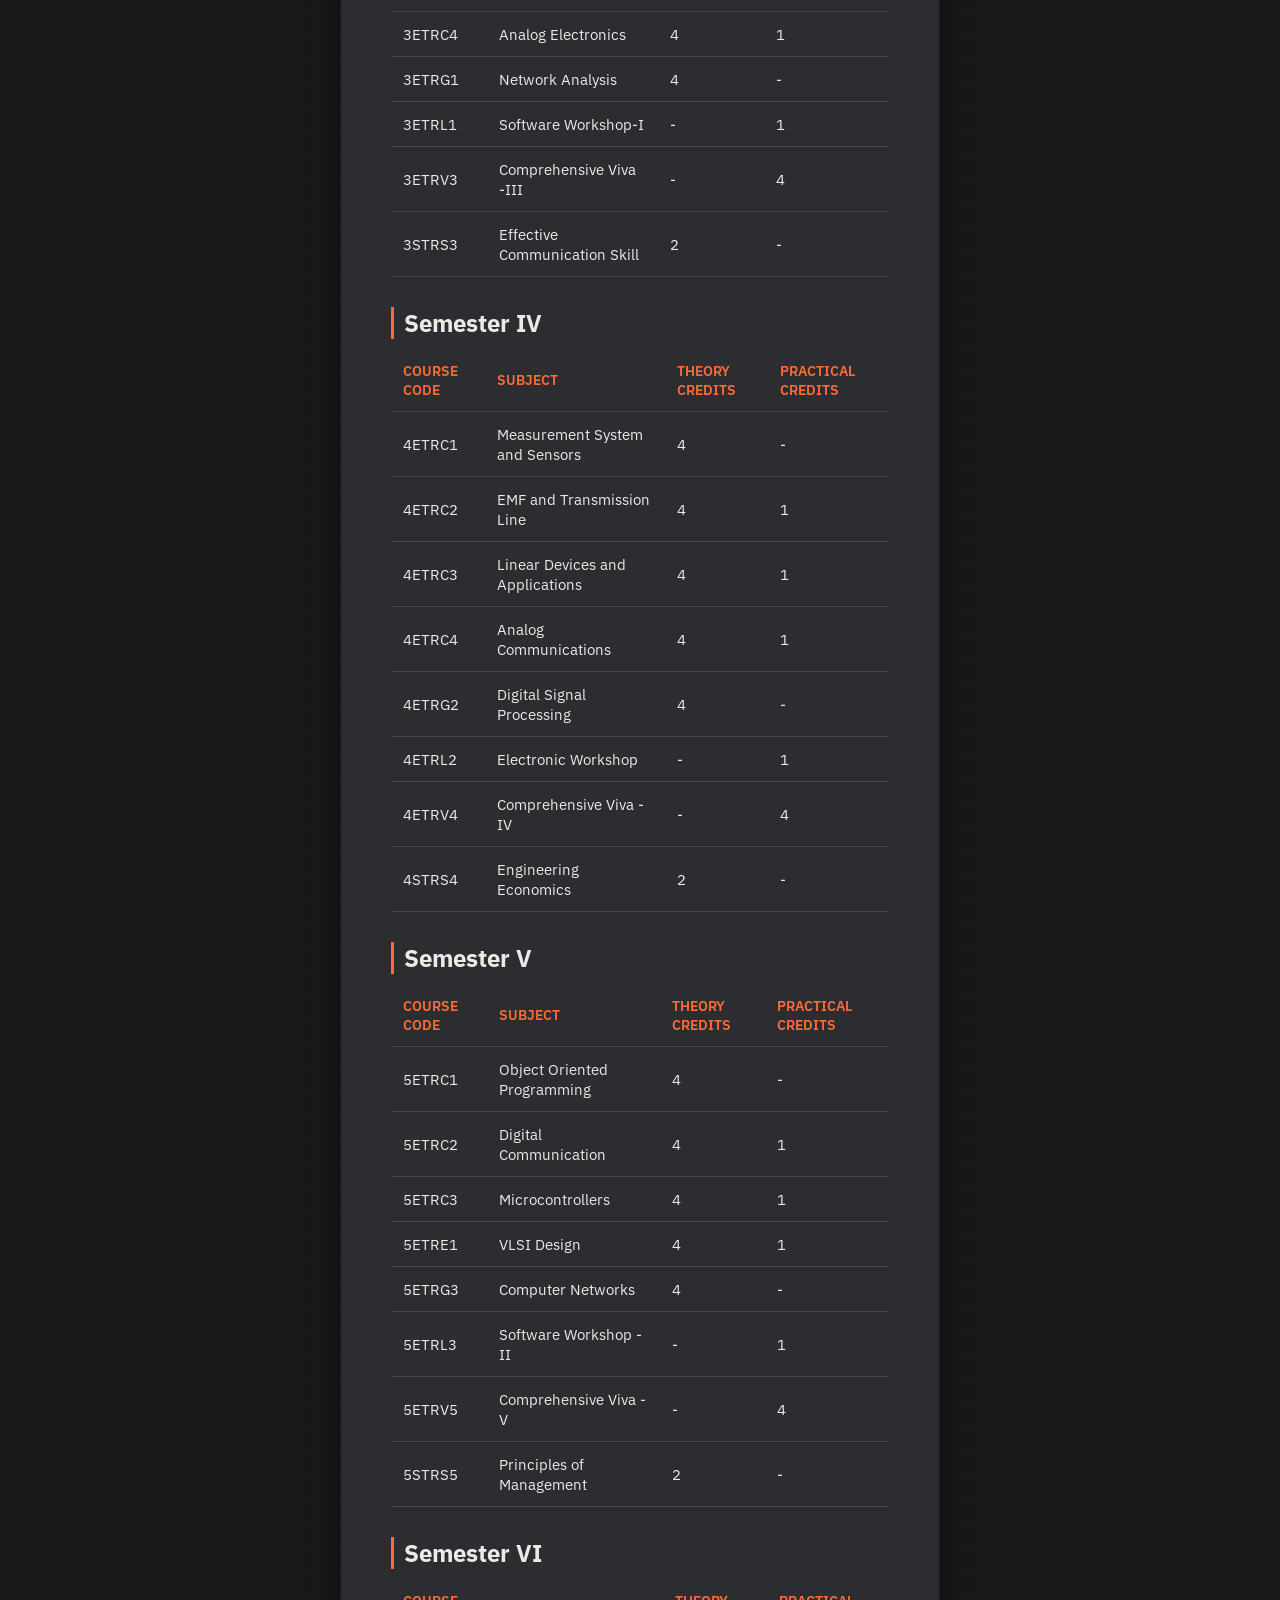
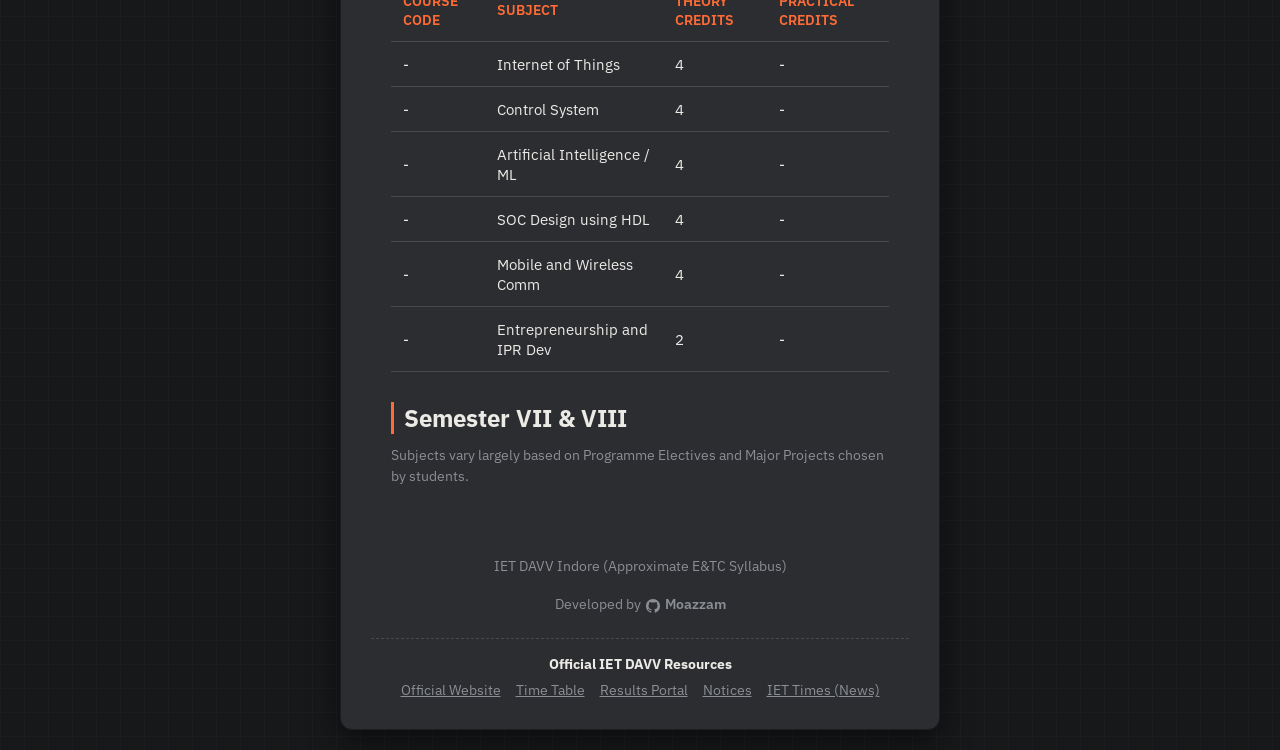
==== commit d5d2fd87: "style: Simplify developer credit to subtle inline text" ====
--- a/syllabus.html
+++ b/syllabus.html
@@ -136,11 +136,10 @@
         <footer style="margin-top: 30px; text-align: center;">
             <p>IET DAVV Indore (Approximate E&TC Syllabus)</p>
             
-            <div style="margin-top: 25px; padding: 15px; background: var(--panel-bg); border-radius: 8px; border: 1px solid var(--key-border);">
-                <p style="font-size: 0.85rem; color: var(--text-muted); margin-bottom: 8px;">Developed with <span style="color: #ef4444;">♥</span> by</p>
-                <a href="https://github.com/moazzam-007" target="_blank" style="display: inline-flex; align-items: center; gap: 8px; text-decoration: none; color: var(--text-main); font-weight: 600; padding: 5px 12px; border: 1px solid var(--key-border); border-radius: 20px; background: var(--bg-dark); transition: border-color 0.2s;">
-                    <svg height="16" viewBox="0 0 16 16" width="16" fill="currentColor"><path d="M8 0c4.42 0 8 3.58 8 8a8.013 8.013 0 0 1-5.45 7.59c-.4.08-.55-.17-.55-.38 0-.27.01-1.13.01-2.2 0-.75-.25-1.23-.54-1.48 1.78-.2 3.65-.88 3.65-3.95 0-.88-.31-1.59-.82-2.15.08-.2.36-1.02-.08-2.12 0 0-.67-.22-2.2.82-.64-.18-1.32-.27-2-.27-.68 0-1.36.09-2 .27-1.53-1.03-2.2-.82-2.2-.82-.44 1.1-.16 1.92-.08 2.12-.51.56-.82 1.28-.82 2.15 0 3.06 1.86 3.75 3.64 3.95-.23.2-.44.55-.51 1.07-.46.21-1.61.55-2.33-.66-.15-.24-.6-.83-1.23-.82-.67.01-.27.38.01.53.34.19.73.9.82 1.13.16.45.68 1.31 2.69.94 0 .67.01 1.3.01 1.49 0 .21-.15.45-.55.38A7.995 7.995 0 0 1 0 8c0-4.42 3.58-8 8-8Z"></path></svg>
-                    Moazzam
+            <div style="margin-top: 20px; font-size: 0.85rem; color: var(--text-muted);">
+                <span>Developed by </span>
+                <a href="https://github.com/moazzam-007" target="_blank" style="color: var(--text-muted); text-decoration: none; font-weight: 600; transition: color 0.2s;" onmouseover="this.style.color='var(--text-main)'" onmouseout="this.style.color='var(--text-muted)'">
+                    <svg height="14" viewBox="0 0 16 16" width="14" fill="currentColor" style="vertical-align: text-bottom; margin: 0 2px;"><path d="M8 0c4.42 0 8 3.58 8 8a8.013 8.013 0 0 1-5.45 7.59c-.4.08-.55-.17-.55-.38 0-.27.01-1.13.01-2.2 0-.75-.25-1.23-.54-1.48 1.78-.2 3.65-.88 3.65-3.95 0-.88-.31-1.59-.82-2.15.08-.2.36-1.02-.08-2.12 0 0-.67-.22-2.2.82-.64-.18-1.32-.27-2-.27-.68 0-1.36.09-2 .27-1.53-1.03-2.2-.82-2.2-.82-.44 1.1-.16 1.92-.08 2.12-.51.56-.82 1.28-.82 2.15 0 3.06 1.86 3.75 3.64 3.95-.23.2-.44.55-.51 1.07-.46.21-1.61.55-2.33-.66-.15-.24-.6-.83-1.23-.82-.67.01-.27.38.01.53.34.19.73.9.82 1.13.16.45.68 1.31 2.69.94 0 .67.01 1.3.01 1.49 0 .21-.15.45-.55.38A7.995 7.995 0 0 1 0 8c0-4.42 3.58-8 8-8Z"></path></svg> Moazzam
                 </a>
             </div>
 
